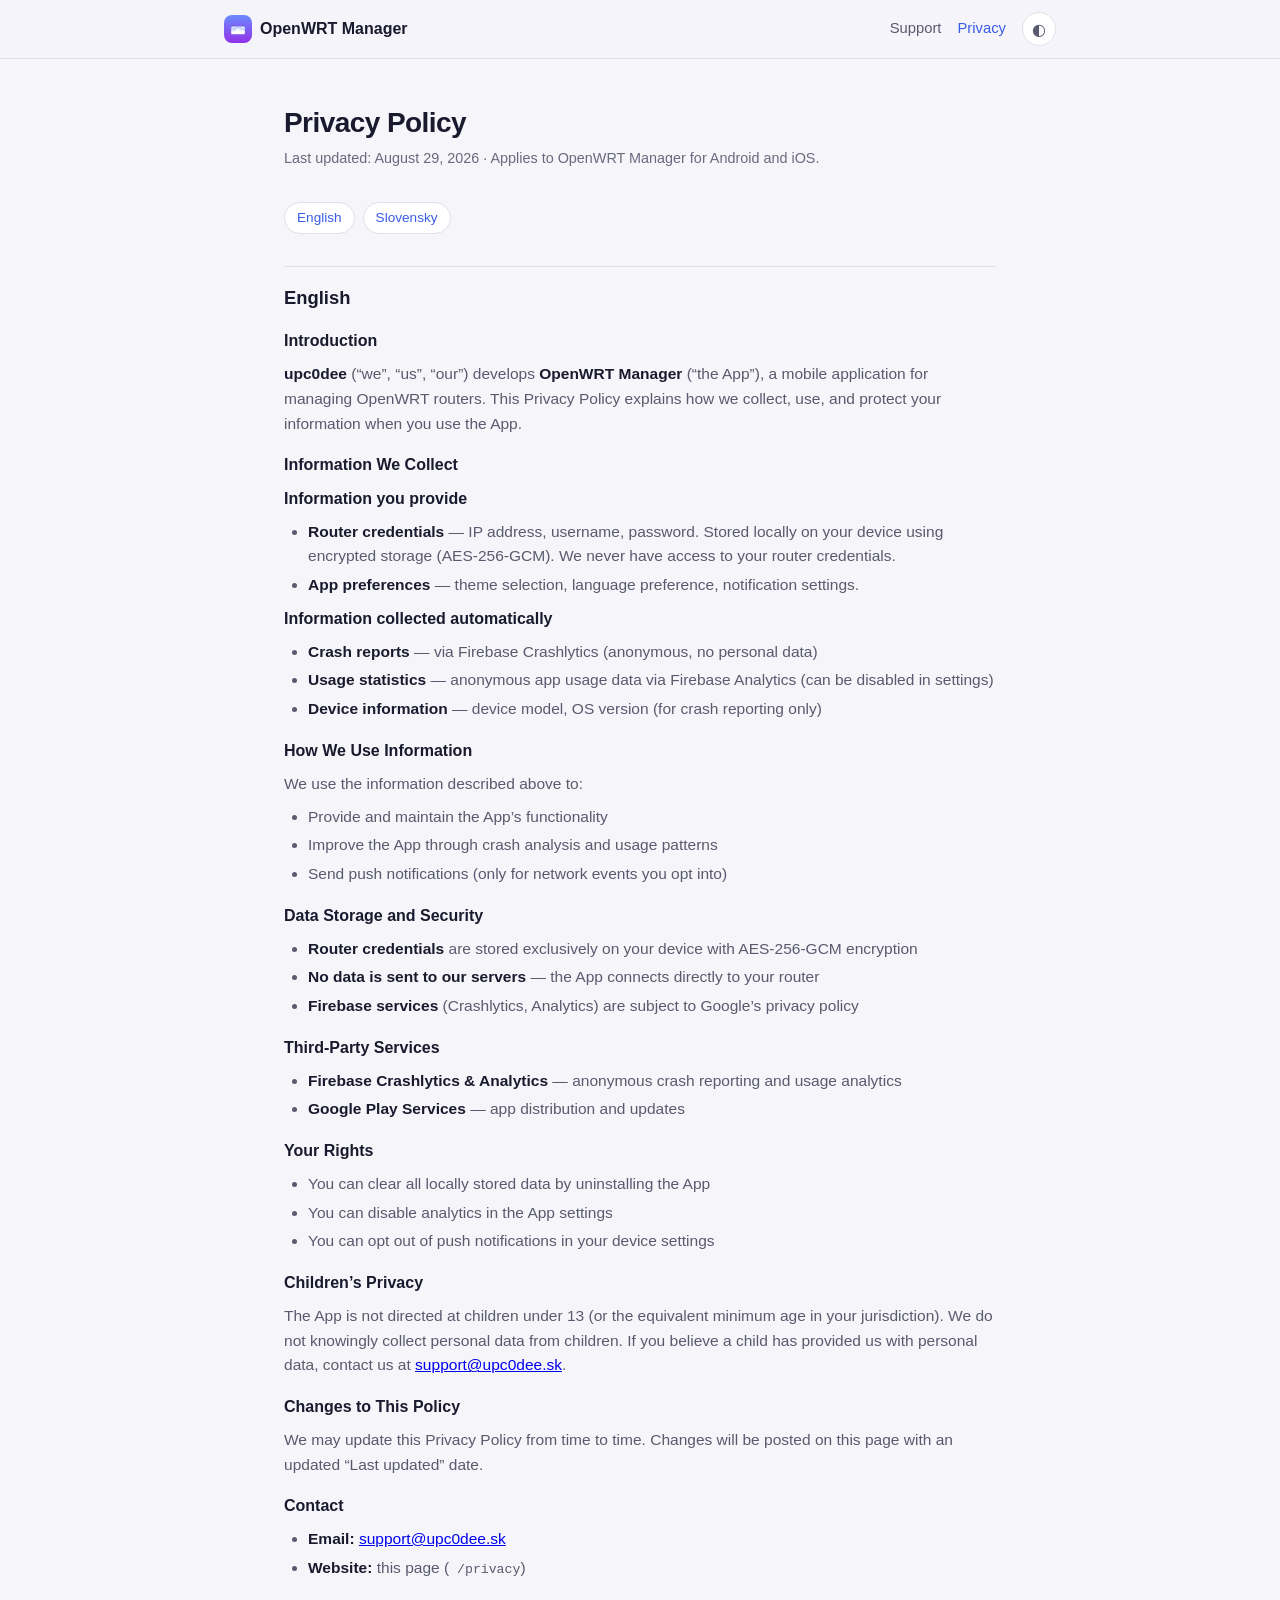
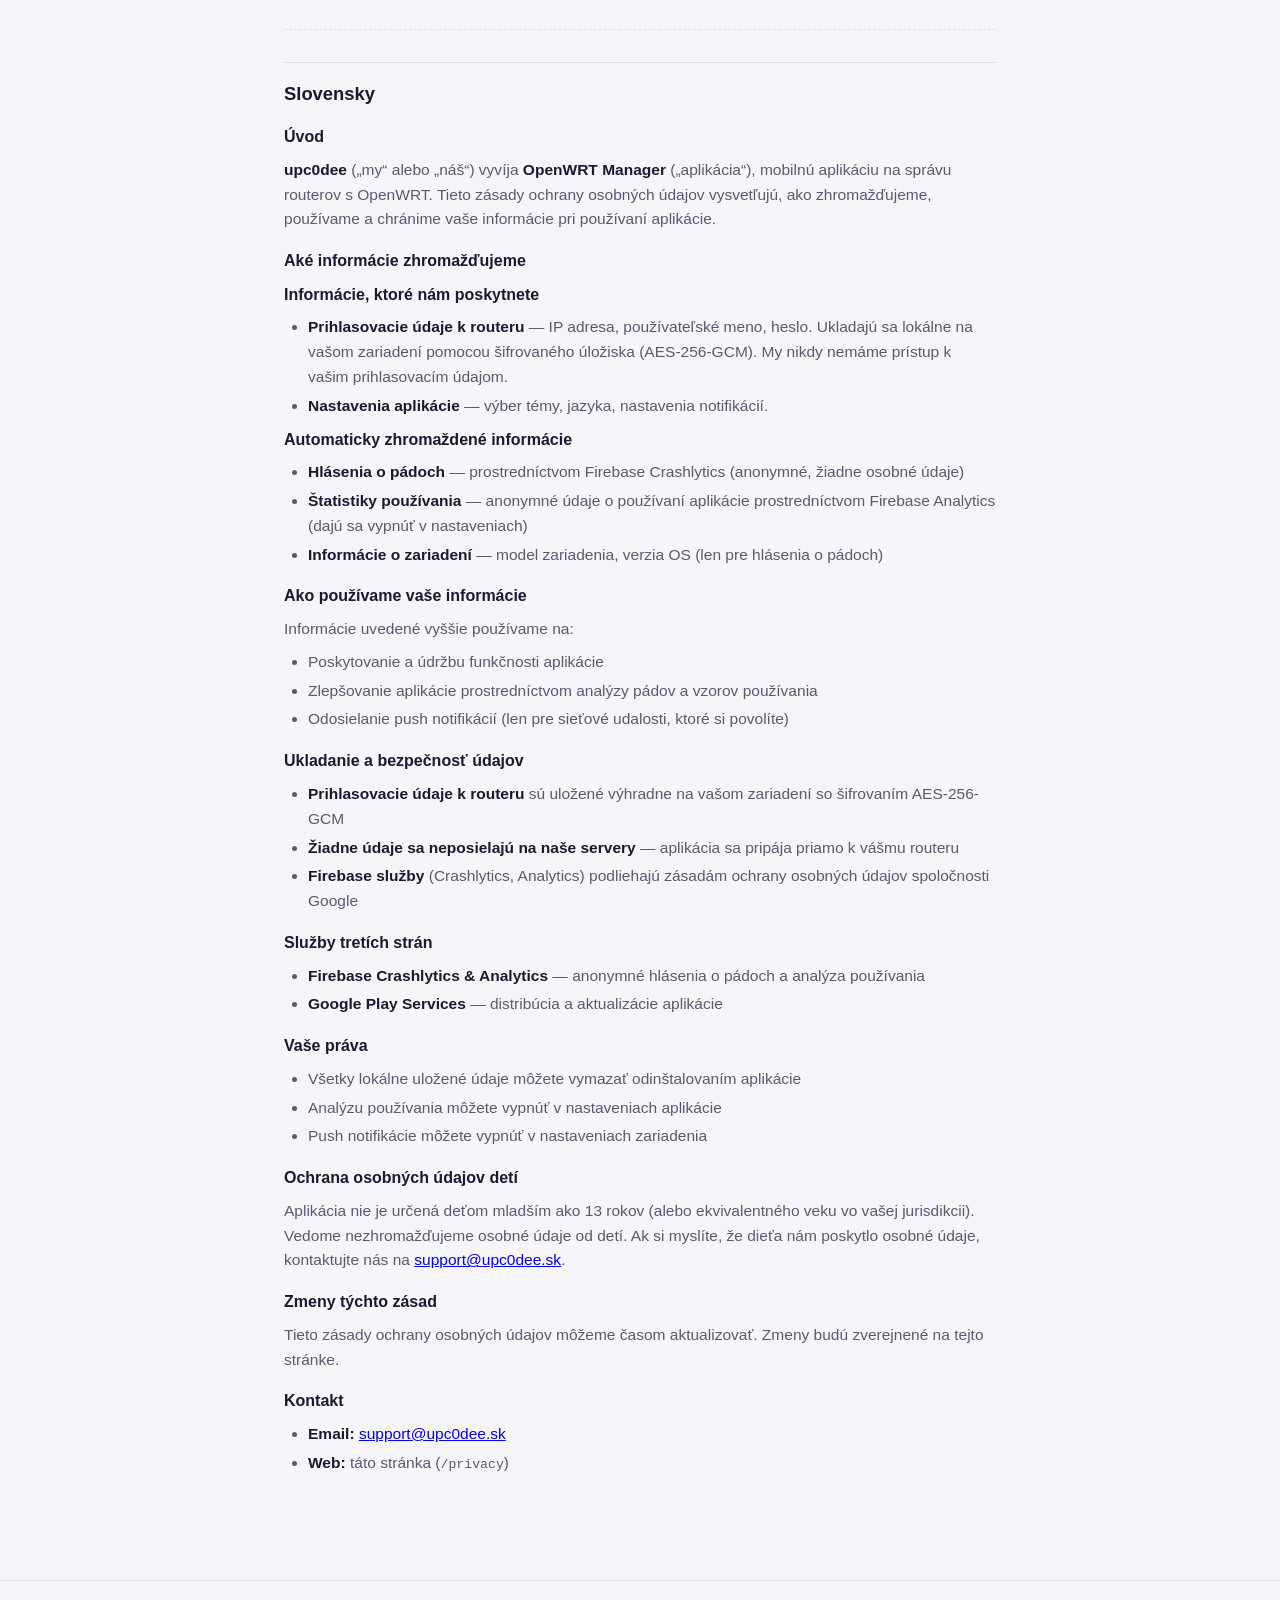
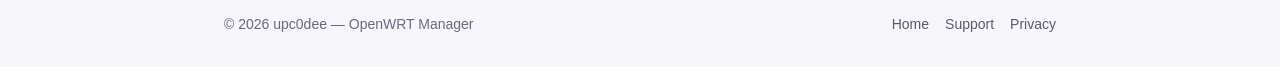
==== privacy.html @ 7c73c8bd "Sync site from openwrt www/ @ 7df70aa" ====
<!doctype html>
<html lang="en">
<head>
  <meta charset="utf-8">
  <meta name="viewport" content="width=device-width, initial-scale=1">
  <title>Privacy Policy — OpenWRT Manager</title>
  <meta name="description" content="Privacy Policy for OpenWRT Manager — what data the app does and does not collect.">
  <link rel="icon" type="image/png" href="assets/icon-1024.png">
  <link rel="stylesheet" href="styles.css">
</head>
<body>
  <header class="topbar">
    <div class="topbar-inner">
      <a class="brand" href="index.html">
        <img src="assets/icon-1024.png" alt="">
        <span>OpenWRT&nbsp;Manager</span>
      </a>
      <nav class="topnav" aria-label="Main">
        <a class="keep" href="support.html">Support</a>
        <a class="keep" href="privacy.html" aria-current="page">Privacy</a>
        <button class="theme-toggle" id="themeToggle" type="button" aria-label="Toggle dark / light theme">◐</button>
      </nav>
    </div>
  </header>

  <main class="doc">
    <h1>Privacy Policy</h1>
    <p class="updated">Last updated: August 29, 2026 · Applies to OpenWRT Manager for Android and iOS.</p>

    <div class="lang-note">
      <a href="#english">English</a>
      <a href="#slovensky">Slovensky</a>
    </div>

    <h2 id="english" class="lang-heading">English</h2>

    <h3>Introduction</h3>
    <p><strong>upc0dee</strong> (“we”, “us”, “our”) develops <strong>OpenWRT Manager</strong> (“the App”), a mobile application for managing OpenWRT routers. This Privacy Policy explains how we collect, use, and protect your information when you use the App.</p>

    <h3>Information We Collect</h3>

    <h4>Information you provide</h4>
    <ul>
      <li><strong>Router credentials</strong> — IP address, username, password. Stored locally on your device using encrypted storage (AES-256-GCM). We never have access to your router credentials.</li>
      <li><strong>App preferences</strong> — theme selection, language preference, notification settings.</li>
    </ul>

    <h4>Information collected automatically</h4>
    <ul>
      <li><strong>Crash reports</strong> — via Firebase Crashlytics (anonymous, no personal data)</li>
      <li><strong>Usage statistics</strong> — anonymous app usage data via Firebase Analytics (can be disabled in settings)</li>
      <li><strong>Device information</strong> — device model, OS version (for crash reporting only)</li>
    </ul>

    <h3>How We Use Information</h3>
    <p>We use the information described above to:</p>
    <ul>
      <li>Provide and maintain the App’s functionality</li>
      <li>Improve the App through crash analysis and usage patterns</li>
      <li>Send push notifications (only for network events you opt into)</li>
    </ul>

    <h3>Data Storage and Security</h3>
    <ul>
      <li><strong>Router credentials</strong> are stored exclusively on your device with AES-256-GCM encryption</li>
      <li><strong>No data is sent to our servers</strong> — the App connects directly to your router</li>
      <li><strong>Firebase services</strong> (Crashlytics, Analytics) are subject to Google’s privacy policy</li>
    </ul>

    <h3>Third-Party Services</h3>
    <ul>
      <li><strong>Firebase Crashlytics &amp; Analytics</strong> — anonymous crash reporting and usage analytics</li>
      <li><strong>Google Play Services</strong> — app distribution and updates</li>
    </ul>

    <h3>Your Rights</h3>
    <ul>
      <li>You can clear all locally stored data by uninstalling the App</li>
      <li>You can disable analytics in the App settings</li>
      <li>You can opt out of push notifications in your device settings</li>
    </ul>

    <h3>Children’s Privacy</h3>
    <p>The App is not directed at children under 13 (or the equivalent minimum age in your jurisdiction). We do not knowingly collect personal data from children. If you believe a child has provided us with personal data, contact us at <a href="mailto:support@upc0dee.sk">support@upc0dee.sk</a>.</p>

    <h3>Changes to This Policy</h3>
    <p>We may update this Privacy Policy from time to time. Changes will be posted on this page with an updated “Last updated” date.</p>

    <h3>Contact</h3>
    <ul>
      <li><strong>Email:</strong> <a href="mailto:support@upc0dee.sk">support@upc0dee.sk</a></li>
      <li><strong>Website:</strong> this page (<span class="mono"> /privacy</span>)</li>
    </ul>

    <hr class="lang-divider">

    <h2 id="slovensky" class="lang-heading">Slovensky</h2>

    <h3>Úvod</h3>
    <p><strong>upc0dee</strong> („my“ alebo „náš“) vyvíja <strong>OpenWRT Manager</strong> („aplikácia“), mobilnú aplikáciu na správu routerov s OpenWRT. Tieto zásady ochrany osobných údajov vysvetľujú, ako zhromažďujeme, používame a chránime vaše informácie pri používaní aplikácie.</p>

    <h3>Aké informácie zhromažďujeme</h3>

    <h4>Informácie, ktoré nám poskytnete</h4>
    <ul>
      <li><strong>Prihlasovacie údaje k routeru</strong> — IP adresa, používateľské meno, heslo. Ukladajú sa lokálne na vašom zariadení pomocou šifrovaného úložiska (AES-256-GCM). My nikdy nemáme prístup k vašim prihlasovacím údajom.</li>
      <li><strong>Nastavenia aplikácie</strong> — výber témy, jazyka, nastavenia notifikácií.</li>
    </ul>

    <h4>Automaticky zhromaždené informácie</h4>
    <ul>
      <li><strong>Hlásenia o pádoch</strong> — prostredníctvom Firebase Crashlytics (anonymné, žiadne osobné údaje)</li>
      <li><strong>Štatistiky používania</strong> — anonymné údaje o používaní aplikácie prostredníctvom Firebase Analytics (dajú sa vypnúť v nastaveniach)</li>
      <li><strong>Informácie o zariadení</strong> — model zariadenia, verzia OS (len pre hlásenia o pádoch)</li>
    </ul>

    <h3>Ako používame vaše informácie</h3>
    <p>Informácie uvedené vyššie používame na:</p>
    <ul>
      <li>Poskytovanie a údržbu funkčnosti aplikácie</li>
      <li>Zlepšovanie aplikácie prostredníctvom analýzy pádov a vzorov používania</li>
      <li>Odosielanie push notifikácií (len pre sieťové udalosti, ktoré si povolíte)</li>
    </ul>

    <h3>Ukladanie a bezpečnosť údajov</h3>
    <ul>
      <li><strong>Prihlasovacie údaje k routeru</strong> sú uložené výhradne na vašom zariadení so šifrovaním AES-256-GCM</li>
      <li><strong>Žiadne údaje sa neposielajú na naše servery</strong> — aplikácia sa pripája priamo k vášmu routeru</li>
      <li><strong>Firebase služby</strong> (Crashlytics, Analytics) podliehajú zásadám ochrany osobných údajov spoločnosti Google</li>
    </ul>

    <h3>Služby tretích strán</h3>
    <ul>
      <li><strong>Firebase Crashlytics &amp; Analytics</strong> — anonymné hlásenia o pádoch a analýza používania</li>
      <li><strong>Google Play Services</strong> — distribúcia a aktualizácie aplikácie</li>
    </ul>

    <h3>Vaše práva</h3>
    <ul>
      <li>Všetky lokálne uložené údaje môžete vymazať odinštalovaním aplikácie</li>
      <li>Analýzu používania môžete vypnúť v nastaveniach aplikácie</li>
      <li>Push notifikácie môžete vypnúť v nastaveniach zariadenia</li>
    </ul>

    <h3>Ochrana osobných údajov detí</h3>
    <p>Aplikácia nie je určená deťom mladším ako 13 rokov (alebo ekvivalentného veku vo vašej jurisdikcii). Vedome nezhromažďujeme osobné údaje od detí. Ak si myslíte, že dieťa nám poskytlo osobné údaje, kontaktujte nás na <a href="mailto:support@upc0dee.sk">support@upc0dee.sk</a>.</p>

    <h3>Zmeny týchto zásad</h3>
    <p>Tieto zásady ochrany osobných údajov môžeme časom aktualizovať. Zmeny budú zverejnené na tejto stránke.</p>

    <h3>Kontakt</h3>
    <ul>
      <li><strong>Email:</strong> <a href="mailto:support@upc0dee.sk">support@upc0dee.sk</a></li>
      <li><strong>Web:</strong> táto stránka (<span class="mono">/privacy</span>)</li>
    </ul>
  </main>

  <footer>
    <div class="footer-inner">
      <p>© 2026 upc0dee — OpenWRT Manager</p>
      <nav class="footer-links" aria-label="Footer">
        <a href="index.html">Home</a>
        <a href="support.html">Support</a>
        <a href="privacy.html">Privacy</a>
      </nav>
    </div>
  </footer>

  <script src="theme.js"></script>
</body>
</html>
---- styles.css ----
/* OpenWRT Manager — public site
 * Design tokens mirrored from doc/DESIGN.md (source of truth).
 * Dark theme is the brand default; light theme opt-in via toggle.
 * System font stack only (DESIGN.md 2.1): SF on iOS/macOS, Roboto/Segoe elsewhere.
 */

:root {
  /* dark theme (default) — DESIGN.md 1.2 */
  --bg: #0A0A0F;
  --surface: #14141C;
  --surface-elevated: #1C1C28;
  --card-border: #2A2A38;
  --card-border-active: #3A3A4A;
  --text-primary: #E8E8F0;
  --text-secondary: #8A8A9E;
  --text-tertiary: #808094;
  --primary: #6C8CFF;
  --on-primary: #000000;
  --primary-container: #2A3A6E;
  --on-primary-container: #D6E0FF;
  --tertiary: #A78BFA;
  --tertiary-container: #4A2A6E;
  --on-tertiary-container: #E8D6FF;
  --success: #34D399;
  --error: #EF4444;
  --hero-glow: rgba(108, 140, 255, 0.16);

  --radius-md: 12px;
  --radius-lg: 16px;
  --radius-xl: 24px;
  --space-1: 4px;
  --space-2: 8px;
  --space-3: 12px;
  --space-4: 16px;
  --space-5: 24px;
  --space-6: 32px;
  --space-7: 48px;
  --space-8: 64px;
  --font-mono: ui-monospace, SFMono-Regular, "SF Mono", Menlo, Consolas, monospace;
}

:root.light {
  /* light theme — DESIGN.md 1.3 */
  --bg: #F5F5FA;
  --surface: #FFFFFF;
  --surface-elevated: #FFFFFF;
  --card-border: #E0E0E8;
  --card-border-active: #D0D0DC;
  --text-primary: #1A1A2E;
  --text-secondary: #5A5A6E;
  --text-tertiary: #6A6A7E;
  --primary: #3A5CE7;
  --on-primary: #FFFFFF;
  --primary-container: #D6E0FF;
  --on-primary-container: #1A2A5E;
  --tertiary: #7C5CBF;
  --tertiary-container: #E8D6FF;
  --on-tertiary-container: #4A2A6E;
  --hero-glow: rgba(58, 92, 231, 0.10);
}

* { box-sizing: border-box; margin: 0; padding: 0; }

html { scroll-behavior: smooth; }

body {
  font-family: -apple-system, BlinkMacSystemFont, "SF Pro Text", "Segoe UI", Roboto, sans-serif;
  background: var(--bg);
  color: var(--text-primary);
  line-height: 1.6;
  -webkit-font-smoothing: antialiased;
  transition: background 0.2s ease, color 0.2s ease;
}

.container { max-width: 880px; margin: 0 auto; padding: 0 var(--space-5); }

/* ---------- top bar ---------- */
.topbar {
  position: sticky; top: 0; z-index: 10;
  background: color-mix(in srgb, var(--bg) 82%, transparent);
  backdrop-filter: blur(12px);
  -webkit-backdrop-filter: blur(12px);
  border-bottom: 1px solid var(--card-border);
}
.topbar-inner {
  max-width: 880px; margin: 0 auto; padding: var(--space-3) var(--space-5);
  display: flex; align-items: center; gap: var(--space-4);
}
.brand { display: flex; align-items: center; gap: var(--space-2); text-decoration: none; color: var(--text-primary); font-weight: 600; }
.brand img { width: 28px; height: 28px; border-radius: 8px; }
.topnav { margin-left: auto; display: flex; align-items: center; gap: var(--space-4); }
.topnav a { color: var(--text-secondary); text-decoration: none; font-size: 0.925rem; }
.topnav a:hover, .topnav a[aria-current="page"] { color: var(--primary); }
.theme-toggle {
  border: 1px solid var(--card-border); background: var(--surface); color: var(--text-secondary);
  border-radius: 999px; width: 34px; height: 34px; cursor: pointer; font-size: 1rem;
  display: inline-flex; align-items: center; justify-content: center;
}
.theme-toggle:hover { border-color: var(--card-border-active); }

/* ---------- hero ---------- */
.hero { position: relative; overflow: hidden; padding: var(--space-8) 0 var(--space-7); }
.hero::before {
  content: ""; position: absolute; inset: -40% -20% auto; height: 420px;
  background: radial-gradient(ellipse at top, var(--hero-glow), transparent 70%);
  pointer-events: none;
}
.hero-inner { position: relative; text-align: center; max-width: 720px; margin: 0 auto; padding: 0 var(--space-5); }
.app-icon {
  width: 96px; height: 96px; border-radius: var(--radius-xl);
  border: 1px solid var(--card-border); box-shadow: 0 12px 40px rgba(0,0,0,0.35);
  background: var(--surface);
}
.eyebrow {
  display: inline-block; margin: var(--space-5) 0 var(--space-3);
  color: var(--tertiary); font-size: 0.85rem; font-weight: 600;
  letter-spacing: 0.08em; text-transform: uppercase;
}
h1 { font-size: clamp(1.9rem, 4.5vw, 2.75rem); line-height: 1.15; letter-spacing: -0.02em; }
.tagline { margin: var(--space-4) auto 0; max-width: 620px; color: var(--text-secondary); font-size: 1.1rem; }
.platform-badges { margin-top: var(--space-5); display: flex; justify-content: center; gap: var(--space-3); flex-wrap: wrap; }
.badge {
  border: 1px solid var(--card-border); background: var(--surface);
  border-radius: 999px; padding: var(--space-2) var(--space-4);
  font-size: 0.9rem; color: var(--text-secondary);
}
.badge b { color: var(--text-primary); font-weight: 600; }

/* ---------- sections & cards ---------- */
.section { padding: var(--space-7) 0; }
.section-title { font-size: 1.5rem; margin-bottom: var(--space-5); letter-spacing: -0.01em; }
.grid {
  display: grid; gap: var(--space-4);
  grid-template-columns: repeat(auto-fit, minmax(240px, 1fr));
}
.card {
  background: var(--surface); border: 1px solid var(--card-border);
  border-radius: var(--radius-lg); padding: var(--space-5);
  transition: border-color 0.15s ease, transform 0.15s ease;
}
.card:hover { border-color: var(--card-border-active); }
.card h3 { font-size: 1.02rem; margin-bottom: var(--space-2); display: flex; align-items: center; gap: var(--space-2); }
.card p { color: var(--text-secondary); font-size: 0.95rem; }
.card .icon { font-size: 1.25rem; }

/* privacy-first strip */
.privacy-strip {
  background: var(--surface); border: 1px solid var(--card-border);
  border-left: 3px solid var(--success);
  border-radius: var(--radius-lg); padding: var(--space-5);
}
.privacy-strip p { color: var(--text-secondary); font-size: 0.95rem; margin-top: var(--space-2); }
.points { margin: var(--space-4) 0 0; padding: 0; list-style: none; display: grid; gap: var(--space-2); }
.points li { color: var(--text-secondary); font-size: 0.95rem; }
.points li::before { content: "✓"; color: var(--success); margin-right: var(--space-2); font-weight: 700; }

/* ---------- CTA / link pages ---------- */
.cta-row { display: flex; gap: var(--space-3); flex-wrap: wrap; justify-content: center; margin-top: var(--space-6); }
.btn {
  display: inline-flex; align-items: center; gap: var(--space-2);
  padding: var(--space-3) var(--space-5); border-radius: var(--radius-lg);
  text-decoration: none; font-weight: 600; font-size: 0.95rem;
  border: 1px solid transparent; transition: filter 0.15s ease, border-color 0.15s ease;
}
.btn-primary { background: var(--primary); color: var(--on-primary); }
.btn-primary:hover { filter: brightness(1.08); }
.btn-secondary { background: var(--surface); color: var(--text-primary); border-color: var(--card-border); }
.btn-secondary:hover { border-color: var(--card-border-active); }

/* ---------- prose (privacy / support docs) ---------- */
.doc { max-width: 760px; margin: 0 auto; padding: var(--space-7) var(--space-5); }
.doc h1 { font-size: 1.75rem; margin-bottom: var(--space-2); }
.doc .updated { color: var(--text-tertiary); font-size: 0.9rem; margin-bottom: var(--space-6); }
.doc h2 {
  font-size: 1.15rem; margin: var(--space-6) 0 var(--space-3);
  padding-top: var(--space-4); border-top: 1px solid var(--card-border);
}
.doc h3 { font-size: 1rem; margin: var(--space-4) 0 var(--space-2); }
.doc p, .doc li { color: var(--text-secondary); font-size: 0.97rem; }
.doc ul { padding-left: var(--space-5); margin: var(--space-2) 0; display: grid; gap: var(--space-1); }
.doc strong { color: var(--text-primary); }
.lang-note {
  display: flex; gap: var(--space-2); margin-bottom: var(--space-5); flex-wrap: wrap;
}
.lang-note a {
  font-size: 0.85rem; text-decoration: none; color: var(--primary);
  border: 1px solid var(--card-border); border-radius: 999px; padding: var(--space-1) var(--space-3);
  background: var(--surface);
}
.lang-divider { margin: var(--space-7) 0 var(--space-5); border: 0; border-top: 1px dashed var(--card-border); }
.lang-heading { font-size: 1.3rem; }

/* FAQ accordion */
.faq { display: grid; gap: var(--space-3); }
.faq details {
  background: var(--surface); border: 1px solid var(--card-border);
  border-radius: var(--radius-md); padding: var(--space-4) var(--space-5);
}
.faq details[open] { border-color: var(--card-border-active); }
.faq summary { cursor: pointer; font-weight: 600; color: var(--text-primary); }
.faq details p { margin-top: var(--space-3); }

/* ---------- footer ---------- */
footer {
  border-top: 1px solid var(--card-border);
  padding: var(--space-6) 0; margin-top: var(--space-7);
}
.footer-inner {
  max-width: 880px; margin: 0 auto; padding: 0 var(--space-5);
  display: flex; align-items: center; justify-content: space-between; gap: var(--space-4); flex-wrap: wrap;
}
.footer-inner p { color: var(--text-tertiary); font-size: 0.875rem; }
.footer-links { display: flex; gap: var(--space-4); }
.footer-links a { color: var(--text-secondary); text-decoration: none; font-size: 0.875rem; }
.footer-links a:hover { color: var(--primary); }

/* mono technical chips (DESIGN.md typography rule) */
.mono { font-family: var(--font-mono); font-size: 0.85em; }

@media (max-width: 560px) {
  .hero { padding-top: var(--space-7); }
  .topnav a:not(.keep) { display: none; }
  .doc { padding-left: var(--space-4); padding-right: var(--space-4); }
}
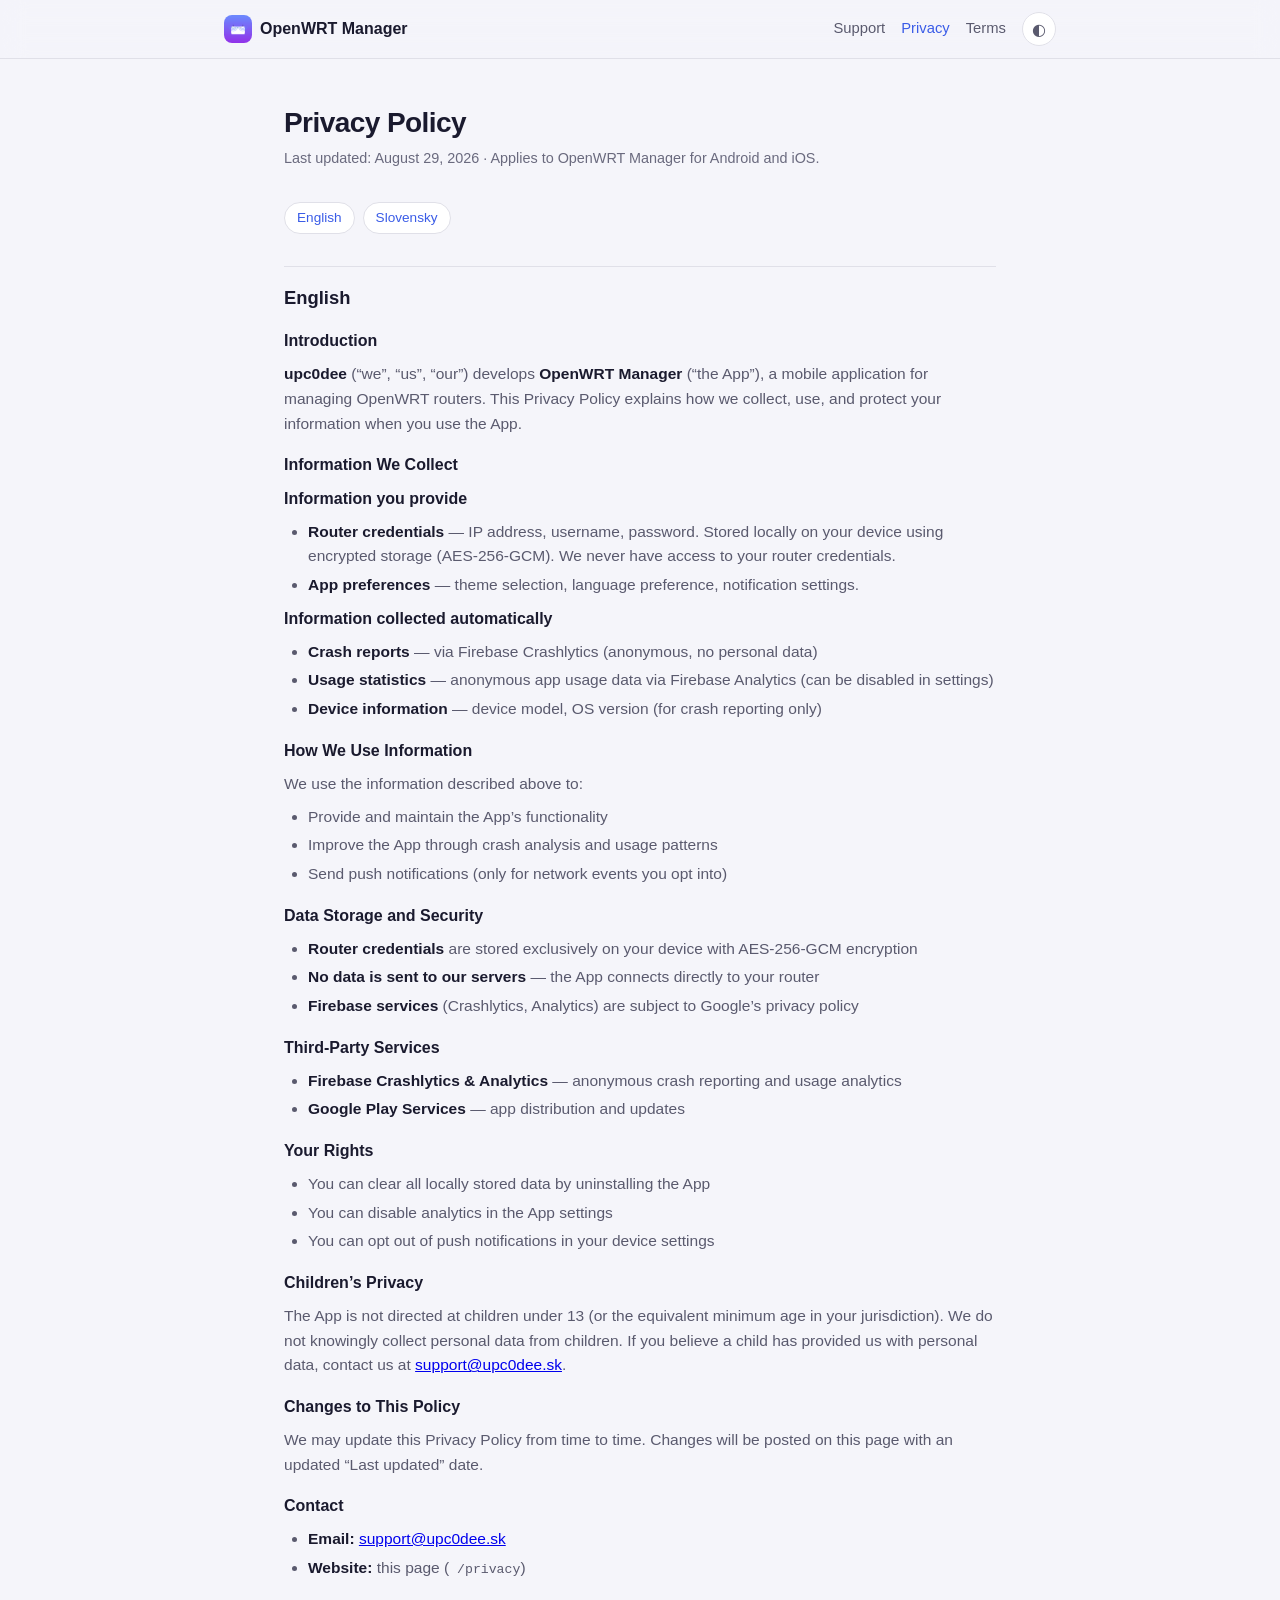
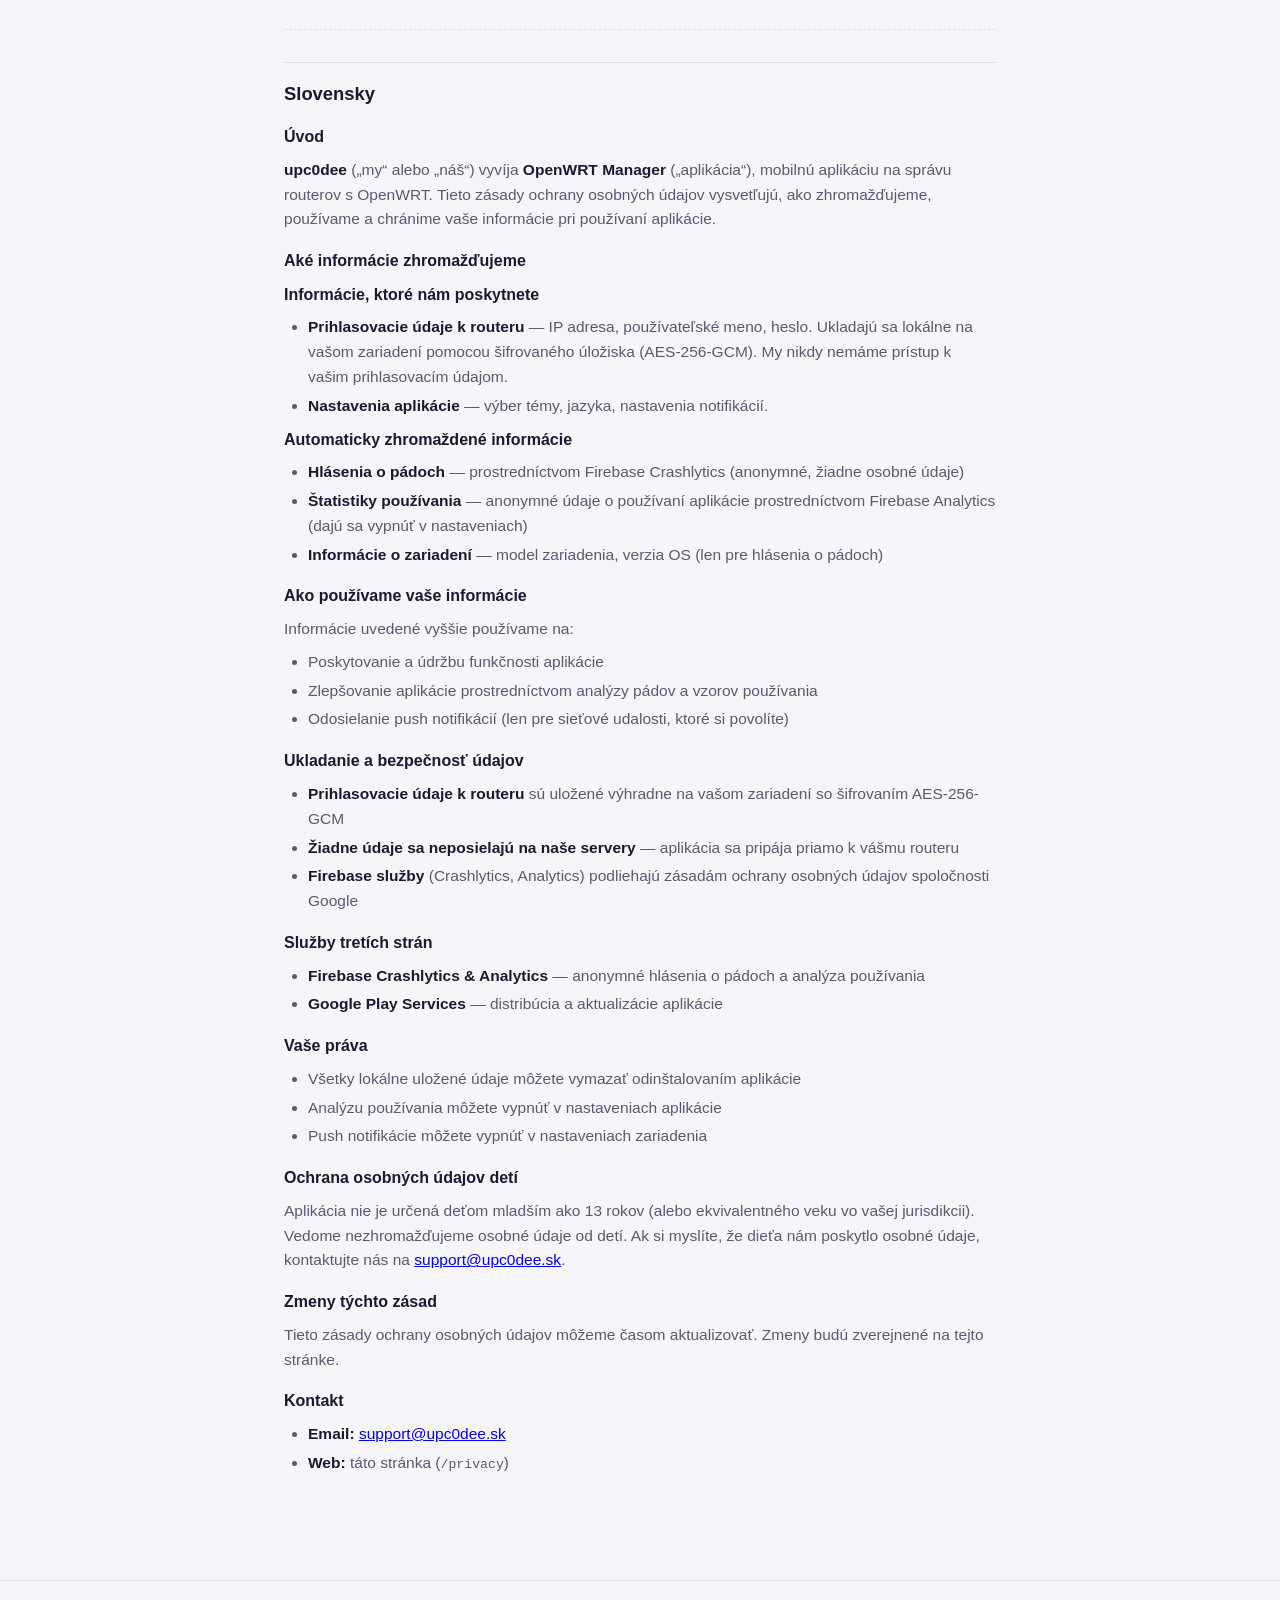
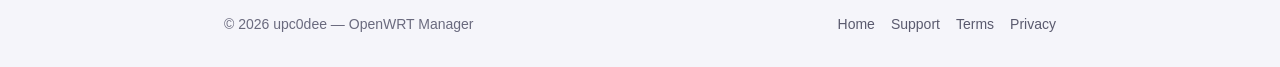
==== commit 310705f8: "Sync site from openwrt www/ @ eeb8c3a" ====
--- a/privacy.html
+++ b/privacy.html
@@ -18,6 +18,7 @@
       <nav class="topnav" aria-label="Main">
         <a class="keep" href="support.html">Support</a>
         <a class="keep" href="privacy.html" aria-current="page">Privacy</a>
+        <a class="keep" href="terms.html">Terms</a>
         <button class="theme-toggle" id="themeToggle" type="button" aria-label="Toggle dark / light theme">◐</button>
       </nav>
     </div>
@@ -161,6 +162,7 @@
       <nav class="footer-links" aria-label="Footer">
         <a href="index.html">Home</a>
         <a href="support.html">Support</a>
+        <a href="terms.html">Terms</a>
         <a href="privacy.html">Privacy</a>
       </nav>
     </div>
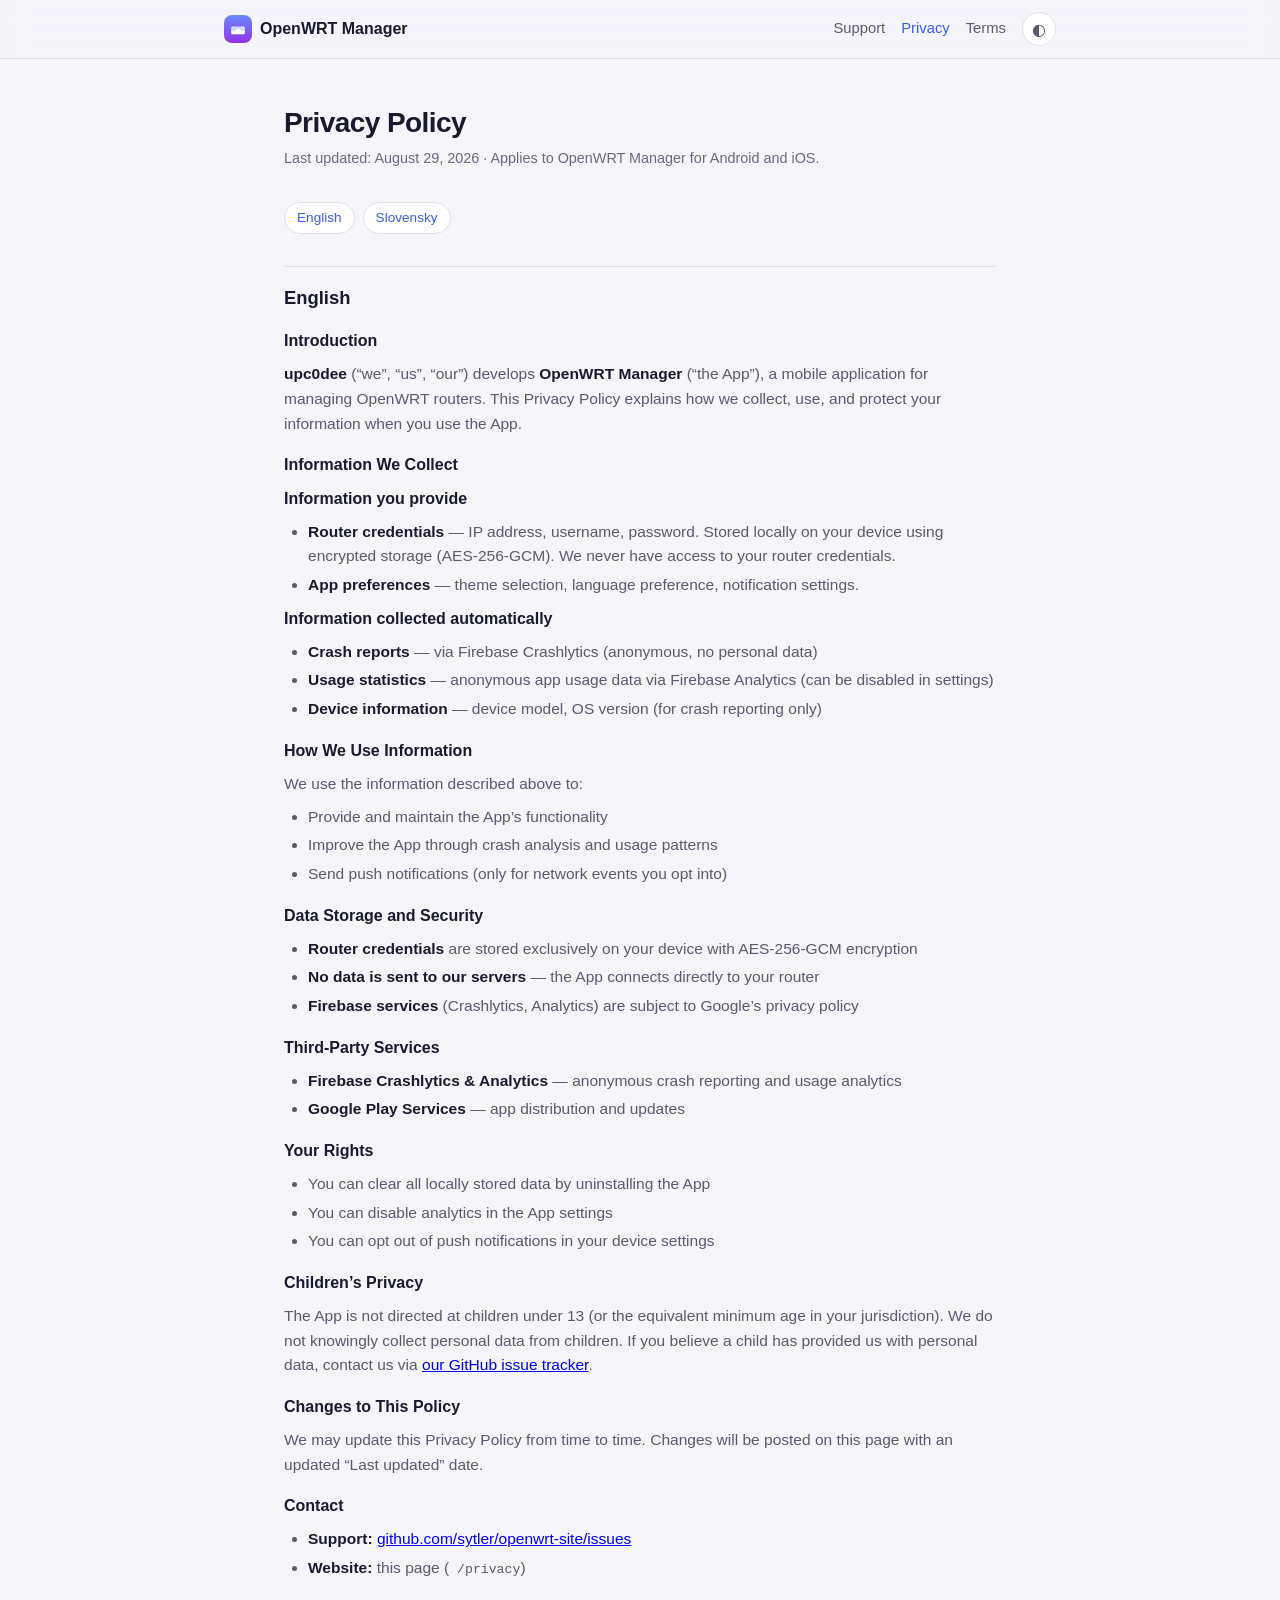
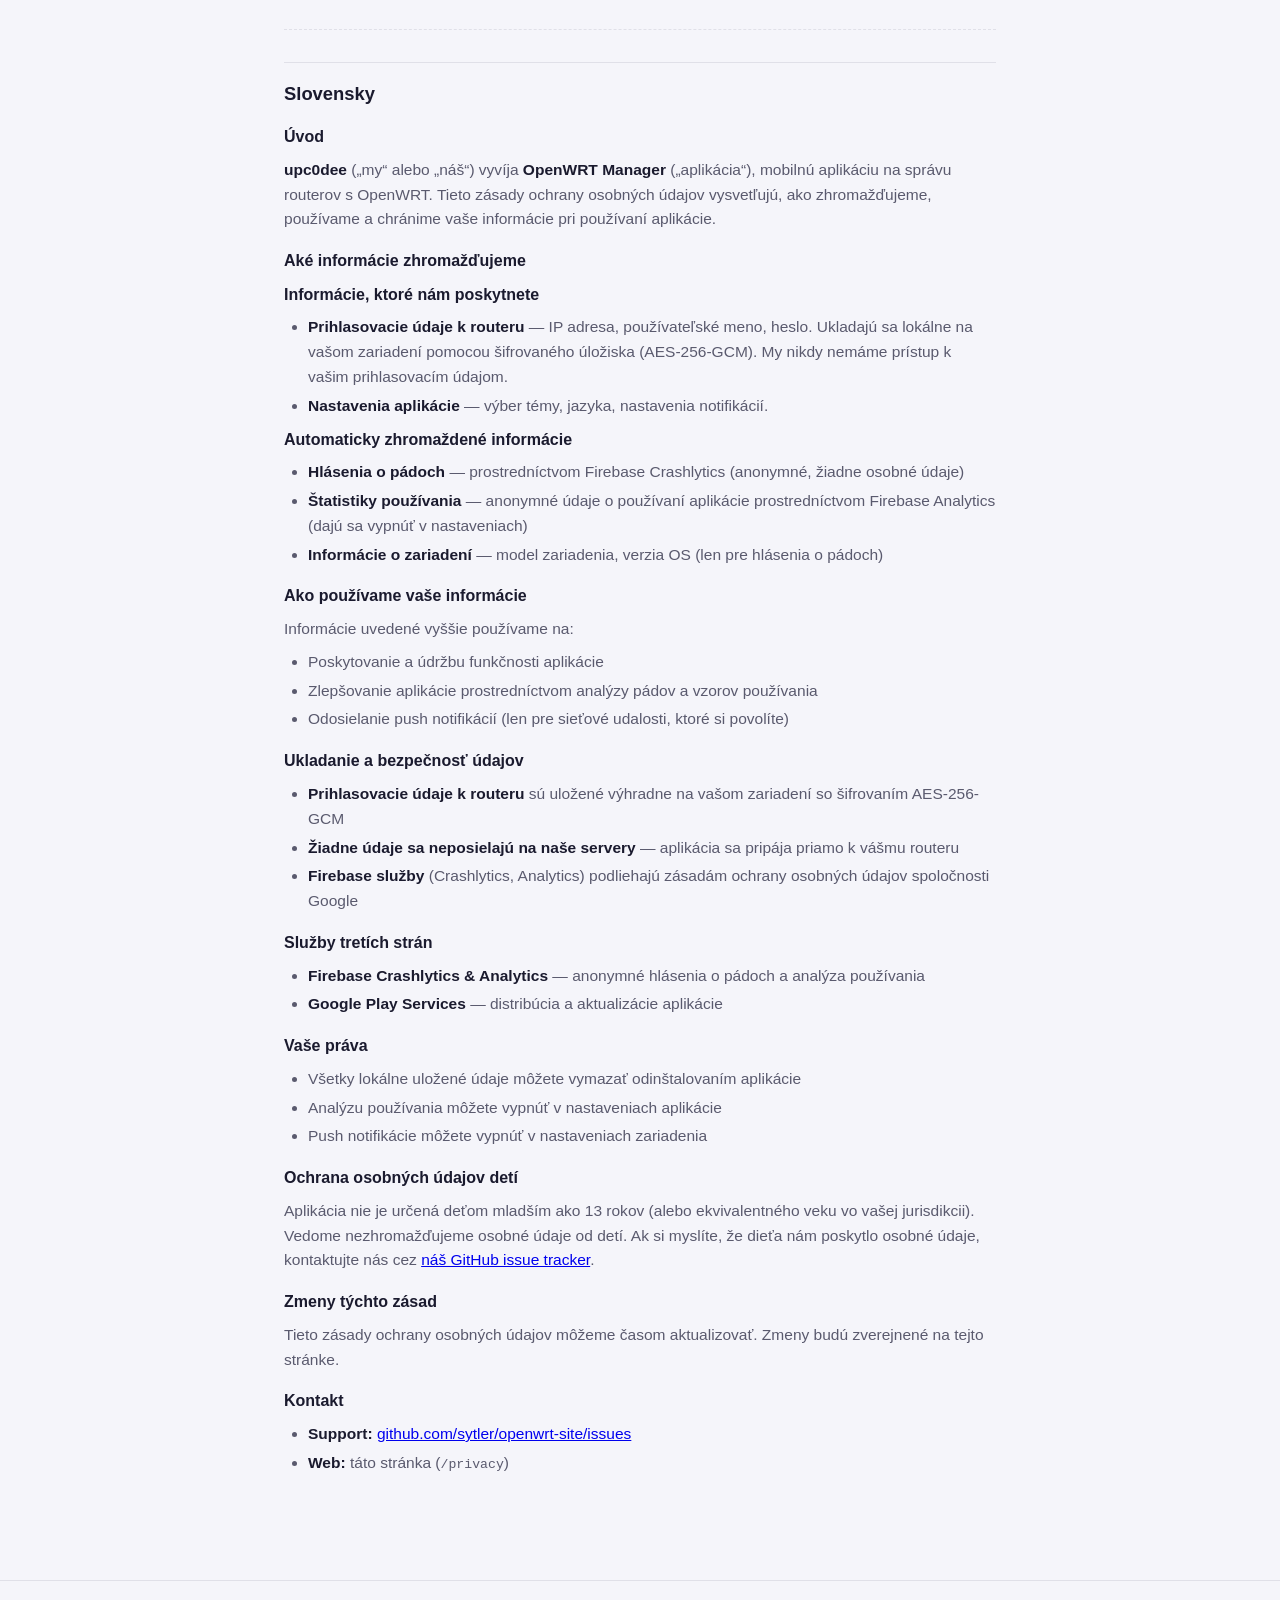
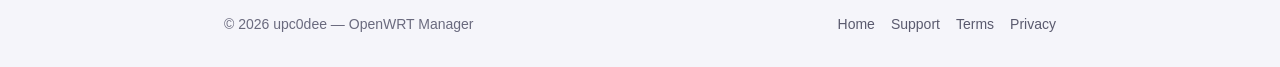
==== commit ccacb112: "fix(legal): replace dead support@upc0dee.sk (NXDOMAIN) with github.com/sytler/openwrt-site/issues ac" ====
--- a/privacy.html
+++ b/privacy.html
@@ -82,14 +82,14 @@
     </ul>
 
     <h3>Children’s Privacy</h3>
-    <p>The App is not directed at children under 13 (or the equivalent minimum age in your jurisdiction). We do not knowingly collect personal data from children. If you believe a child has provided us with personal data, contact us at <a href="mailto:support@upc0dee.sk">support@upc0dee.sk</a>.</p>
+    <p>The App is not directed at children under 13 (or the equivalent minimum age in your jurisdiction). We do not knowingly collect personal data from children. If you believe a child has provided us with personal data, contact us via <a href="https://github.com/sytler/openwrt-site/issues">our GitHub issue tracker</a>.</p>
 
     <h3>Changes to This Policy</h3>
     <p>We may update this Privacy Policy from time to time. Changes will be posted on this page with an updated “Last updated” date.</p>
 
     <h3>Contact</h3>
     <ul>
-      <li><strong>Email:</strong> <a href="mailto:support@upc0dee.sk">support@upc0dee.sk</a></li>
+      <li><strong>Support:</strong> <a href="https://github.com/sytler/openwrt-site/issues">github.com/sytler/openwrt-site/issues</a></li>
       <li><strong>Website:</strong> this page (<span class="mono"> /privacy</span>)</li>
     </ul>
 
@@ -144,14 +144,14 @@
     </ul>
 
     <h3>Ochrana osobných údajov detí</h3>
-    <p>Aplikácia nie je určená deťom mladším ako 13 rokov (alebo ekvivalentného veku vo vašej jurisdikcii). Vedome nezhromažďujeme osobné údaje od detí. Ak si myslíte, že dieťa nám poskytlo osobné údaje, kontaktujte nás na <a href="mailto:support@upc0dee.sk">support@upc0dee.sk</a>.</p>
+    <p>Aplikácia nie je určená deťom mladším ako 13 rokov (alebo ekvivalentného veku vo vašej jurisdikcii). Vedome nezhromažďujeme osobné údaje od detí. Ak si myslíte, že dieťa nám poskytlo osobné údaje, kontaktujte nás cez <a href="https://github.com/sytler/openwrt-site/issues">náš GitHub issue tracker</a>.</p>
 
     <h3>Zmeny týchto zásad</h3>
     <p>Tieto zásady ochrany osobných údajov môžeme časom aktualizovať. Zmeny budú zverejnené na tejto stránke.</p>
 
     <h3>Kontakt</h3>
     <ul>
-      <li><strong>Email:</strong> <a href="mailto:support@upc0dee.sk">support@upc0dee.sk</a></li>
+      <li><strong>Support:</strong> <a href="https://github.com/sytler/openwrt-site/issues">github.com/sytler/openwrt-site/issues</a></li>
       <li><strong>Web:</strong> táto stránka (<span class="mono">/privacy</span>)</li>
     </ul>
   </main>
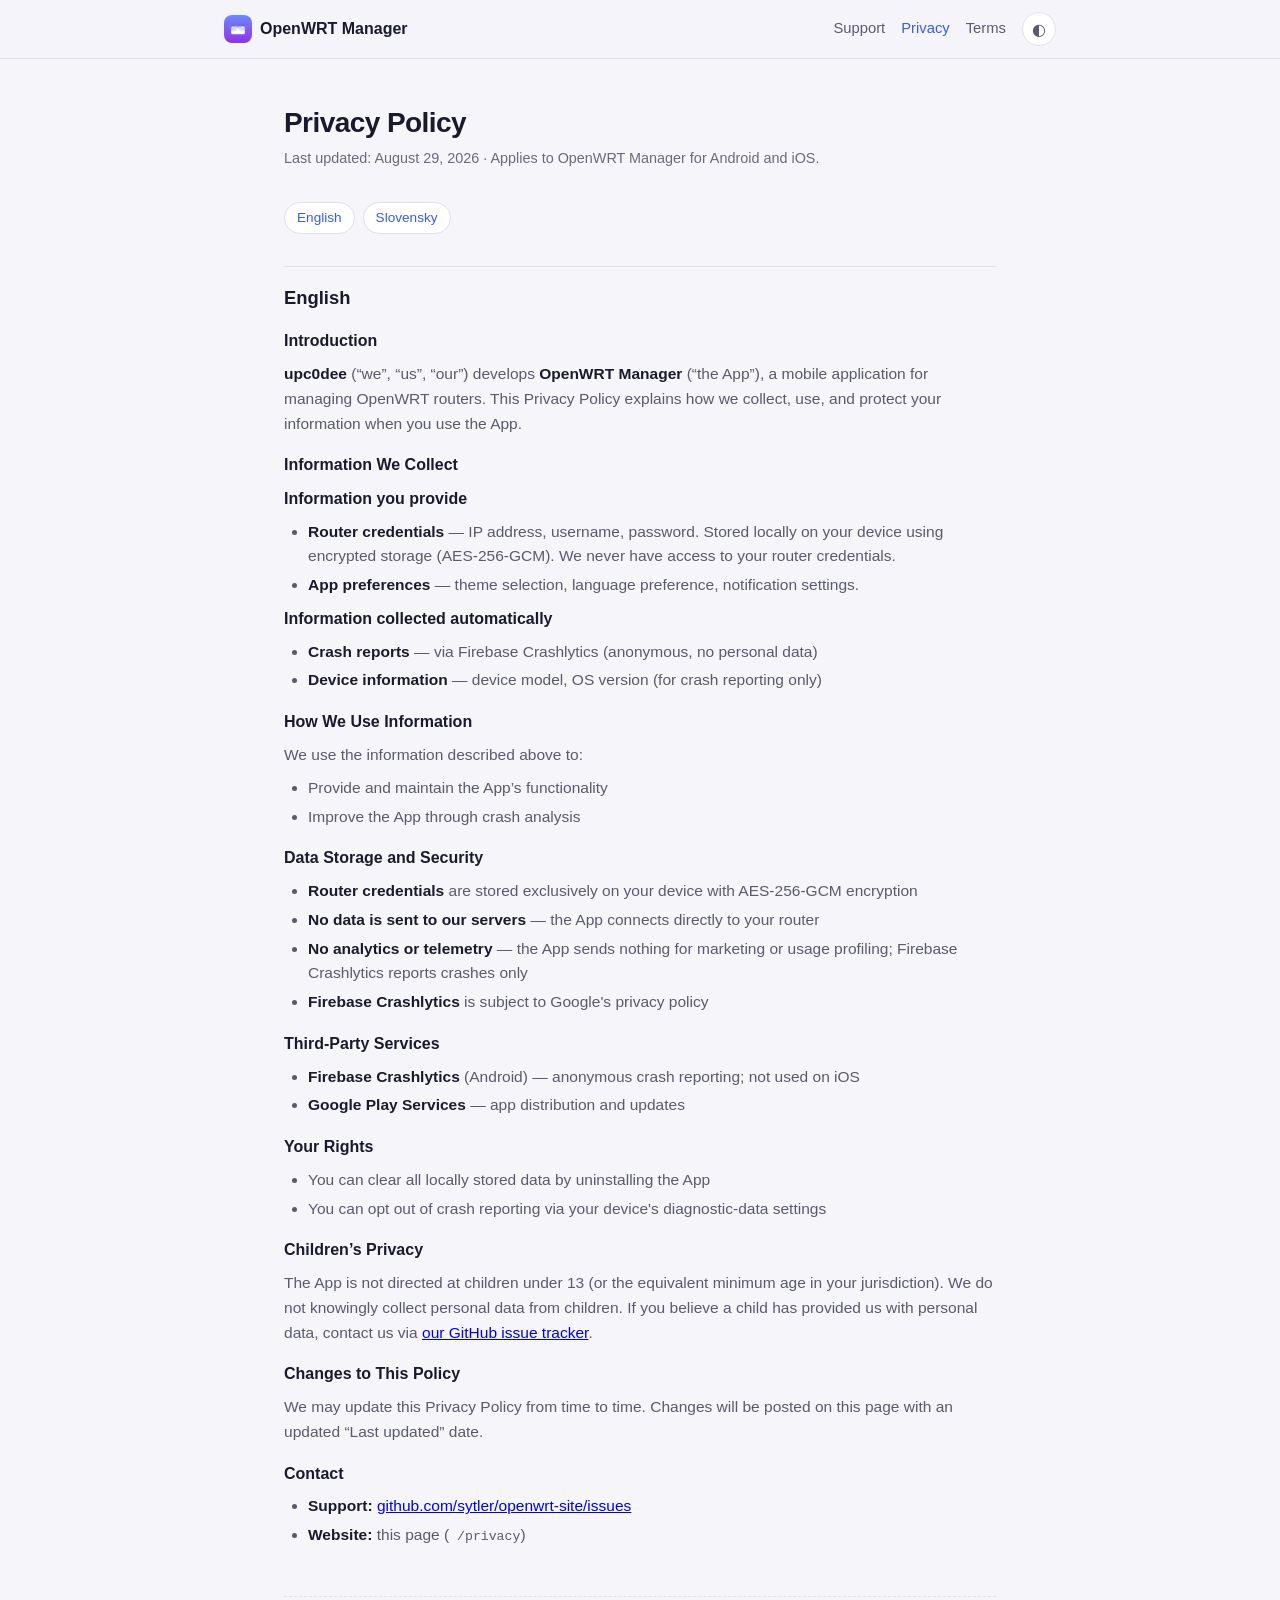
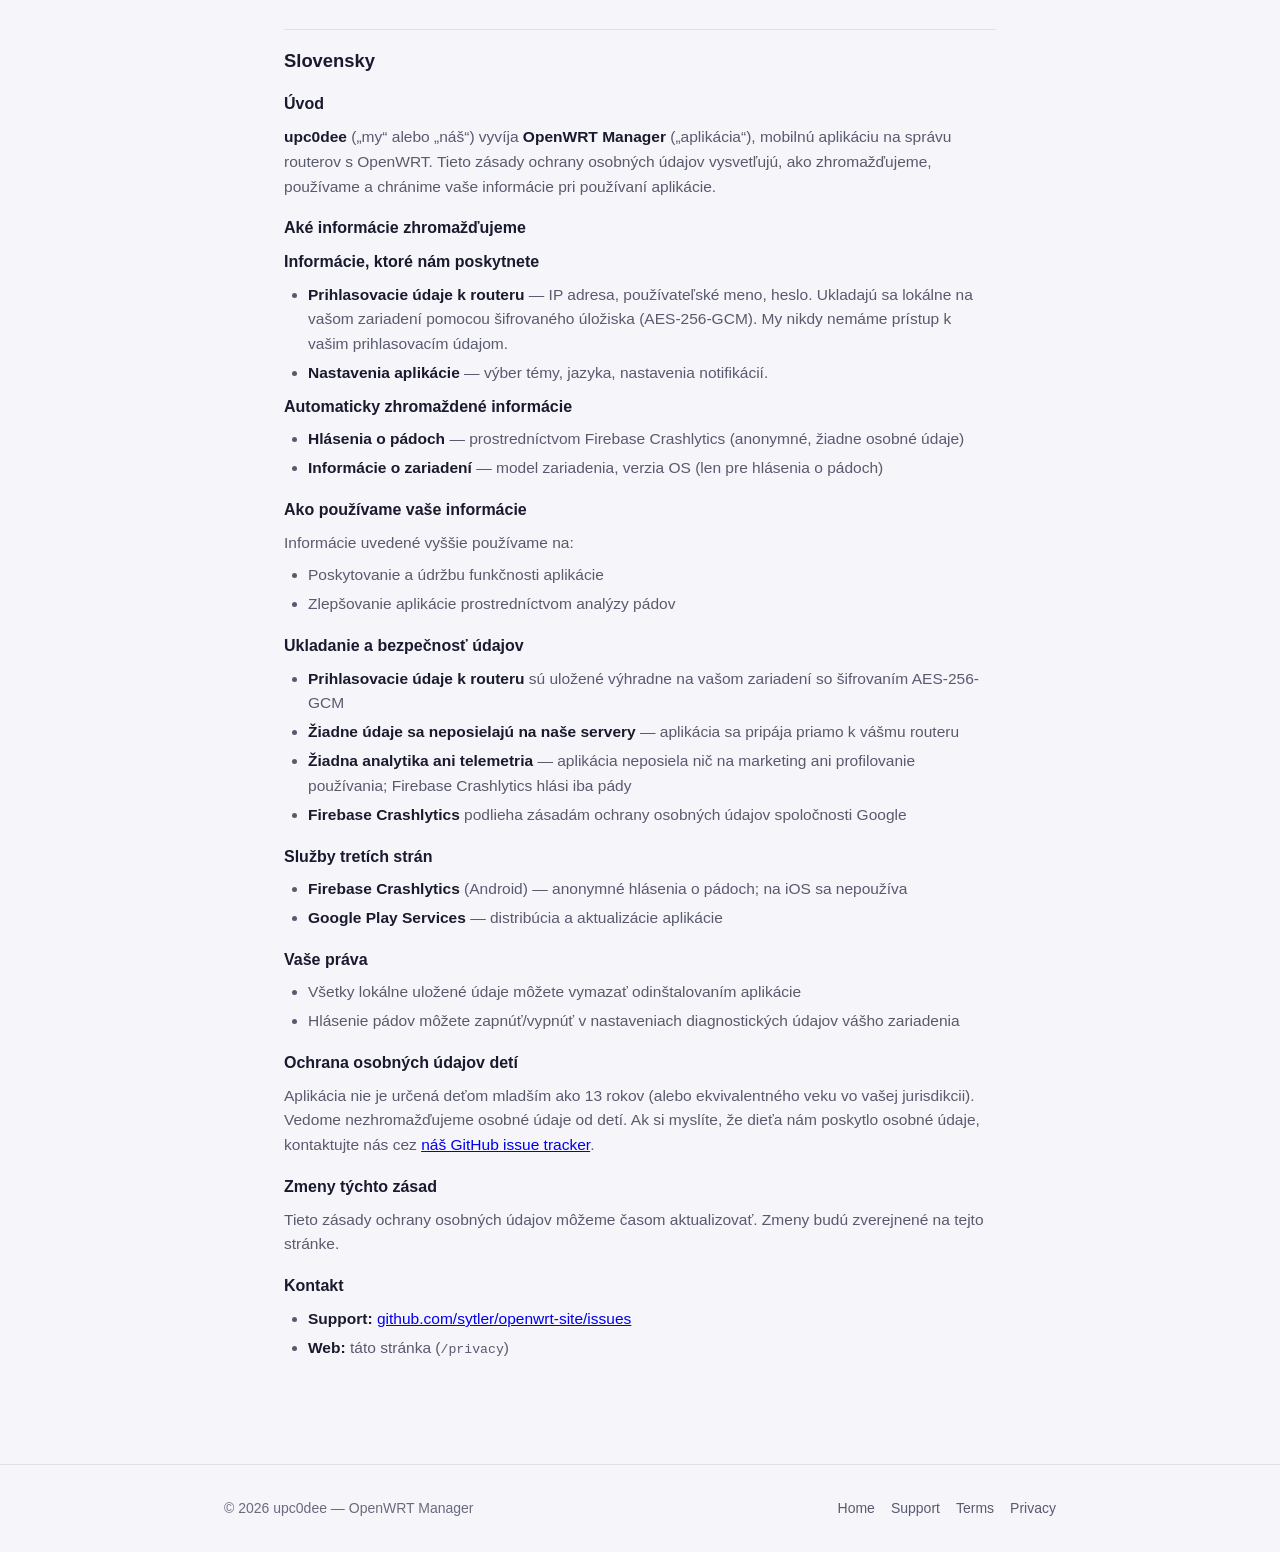
==== commit 8de12a15: "ci: GitHub Pages deploy workflow — enablement via GITHUB_TOKEN (actions/configure-pages enablement:t" ====
--- a/privacy.html
+++ b/privacy.html
@@ -49,7 +49,6 @@
     <h4>Information collected automatically</h4>
     <ul>
       <li><strong>Crash reports</strong> — via Firebase Crashlytics (anonymous, no personal data)</li>
-      <li><strong>Usage statistics</strong> — anonymous app usage data via Firebase Analytics (can be disabled in settings)</li>
       <li><strong>Device information</strong> — device model, OS version (for crash reporting only)</li>
     </ul>
 
@@ -57,28 +56,27 @@
     <p>We use the information described above to:</p>
     <ul>
       <li>Provide and maintain the App’s functionality</li>
-      <li>Improve the App through crash analysis and usage patterns</li>
-      <li>Send push notifications (only for network events you opt into)</li>
+      <li>Improve the App through crash analysis</li>
     </ul>
 
     <h3>Data Storage and Security</h3>
     <ul>
       <li><strong>Router credentials</strong> are stored exclusively on your device with AES-256-GCM encryption</li>
       <li><strong>No data is sent to our servers</strong> — the App connects directly to your router</li>
-      <li><strong>Firebase services</strong> (Crashlytics, Analytics) are subject to Google’s privacy policy</li>
+      <li><strong>No analytics or telemetry</strong> — the App sends nothing for marketing or usage profiling; Firebase Crashlytics reports crashes only</li>
+      <li><strong>Firebase Crashlytics</strong> is subject to Google's privacy policy</li>
     </ul>
 
     <h3>Third-Party Services</h3>
     <ul>
-      <li><strong>Firebase Crashlytics &amp; Analytics</strong> — anonymous crash reporting and usage analytics</li>
+      <li><strong>Firebase Crashlytics</strong> (Android) — anonymous crash reporting; not used on iOS</li>
       <li><strong>Google Play Services</strong> — app distribution and updates</li>
     </ul>
 
     <h3>Your Rights</h3>
     <ul>
       <li>You can clear all locally stored data by uninstalling the App</li>
-      <li>You can disable analytics in the App settings</li>
-      <li>You can opt out of push notifications in your device settings</li>
+      <li>You can opt out of crash reporting via your device's diagnostic-data settings</li>
     </ul>
 
     <h3>Children’s Privacy</h3>
@@ -111,7 +109,6 @@
     <h4>Automaticky zhromaždené informácie</h4>
     <ul>
       <li><strong>Hlásenia o pádoch</strong> — prostredníctvom Firebase Crashlytics (anonymné, žiadne osobné údaje)</li>
-      <li><strong>Štatistiky používania</strong> — anonymné údaje o používaní aplikácie prostredníctvom Firebase Analytics (dajú sa vypnúť v nastaveniach)</li>
       <li><strong>Informácie o zariadení</strong> — model zariadenia, verzia OS (len pre hlásenia o pádoch)</li>
     </ul>
 
@@ -119,28 +116,27 @@
     <p>Informácie uvedené vyššie používame na:</p>
     <ul>
       <li>Poskytovanie a údržbu funkčnosti aplikácie</li>
-      <li>Zlepšovanie aplikácie prostredníctvom analýzy pádov a vzorov používania</li>
-      <li>Odosielanie push notifikácií (len pre sieťové udalosti, ktoré si povolíte)</li>
+      <li>Zlepšovanie aplikácie prostredníctvom analýzy pádov</li>
     </ul>
 
     <h3>Ukladanie a bezpečnosť údajov</h3>
     <ul>
       <li><strong>Prihlasovacie údaje k routeru</strong> sú uložené výhradne na vašom zariadení so šifrovaním AES-256-GCM</li>
       <li><strong>Žiadne údaje sa neposielajú na naše servery</strong> — aplikácia sa pripája priamo k vášmu routeru</li>
-      <li><strong>Firebase služby</strong> (Crashlytics, Analytics) podliehajú zásadám ochrany osobných údajov spoločnosti Google</li>
+      <li><strong>Žiadna analytika ani telemetria</strong> — aplikácia neposiela nič na marketing ani profilovanie používania; Firebase Crashlytics hlási iba pády</li>
+      <li><strong>Firebase Crashlytics</strong> podlieha zásadám ochrany osobných údajov spoločnosti Google</li>
     </ul>
 
     <h3>Služby tretích strán</h3>
     <ul>
-      <li><strong>Firebase Crashlytics &amp; Analytics</strong> — anonymné hlásenia o pádoch a analýza používania</li>
+      <li><strong>Firebase Crashlytics</strong> (Android) — anonymné hlásenia o pádoch; na iOS sa nepoužíva</li>
       <li><strong>Google Play Services</strong> — distribúcia a aktualizácie aplikácie</li>
     </ul>
 
     <h3>Vaše práva</h3>
     <ul>
       <li>Všetky lokálne uložené údaje môžete vymazať odinštalovaním aplikácie</li>
-      <li>Analýzu používania môžete vypnúť v nastaveniach aplikácie</li>
-      <li>Push notifikácie môžete vypnúť v nastaveniach zariadenia</li>
+      <li>Hlásenie pádov môžete zapnúť/vypnúť v nastaveniach diagnostických údajov vášho zariadenia</li>
     </ul>
 
     <h3>Ochrana osobných údajov detí</h3>
